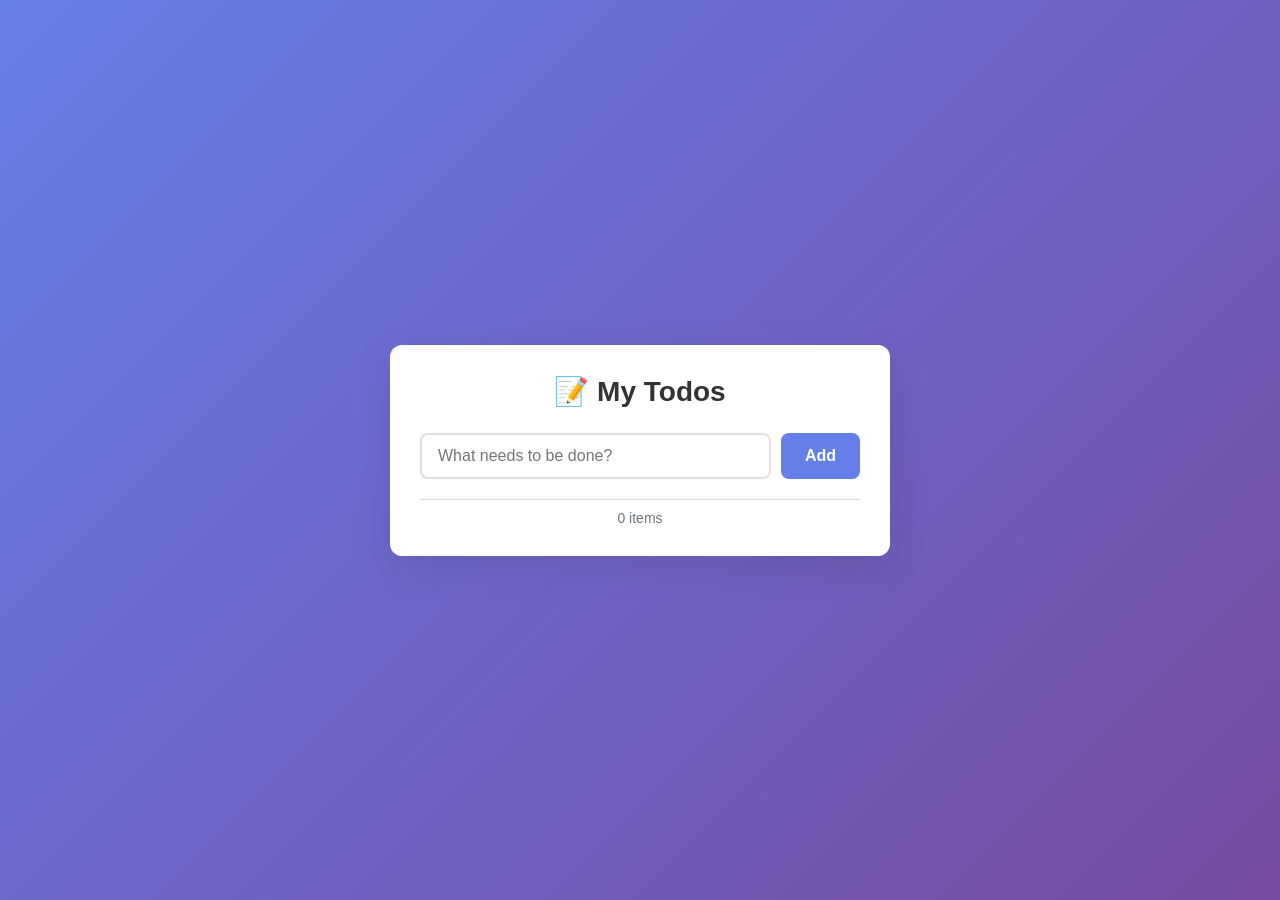
==== index.html @ dfea5433 "feat: add simple todo list app with localStorage persistence (#29)" ====
<!DOCTYPE html>
<html lang="en">
<head>
    <meta charset="UTF-8">
    <meta name="viewport" content="width=device-width, initial-scale=1.0">
    <title>Todo List</title>
    <link rel="stylesheet" href="styles.css">
</head>
<body>
    <div class="container">
        <h1>📝 My Todos</h1>
        
        <div class="input-section">
            <input 
                type="text" 
                id="todoInput" 
                placeholder="What needs to be done?" 
                autocomplete="off"
            >
            <button id="addBtn">Add</button>
        </div>

        <ul id="todoList" class="todo-list"></ul>

        <div class="stats">
            <span id="todoCount">0 items</span>
        </div>
    </div>

    <script src="app.js"></script>
</body>
</html>
---- styles.css ----
* {
    margin: 0;
    padding: 0;
    box-sizing: border-box;
}

body {
    font-family: -apple-system, BlinkMacSystemFont, 'Segoe UI', Roboto, Oxygen, Ubuntu, Cantarell, sans-serif;
    background: linear-gradient(135deg, #667eea 0%, #764ba2 100%);
    min-height: 100vh;
    display: flex;
    justify-content: center;
    align-items: center;
    padding: 20px;
}

.container {
    background: white;
    border-radius: 12px;
    box-shadow: 0 10px 40px rgba(0, 0, 0, 0.1);
    width: 100%;
    max-width: 500px;
    padding: 30px;
}

h1 {
    color: #333;
    margin-bottom: 25px;
    text-align: center;
    font-size: 28px;
}

.input-section {
    display: flex;
    gap: 10px;
    margin-bottom: 20px;
}

#todoInput {
    flex: 1;
    padding: 12px 16px;
    border: 2px solid #e0e0e0;
    border-radius: 8px;
    font-size: 16px;
    transition: border-color 0.3s;
}

#todoInput:focus {
    outline: none;
    border-color: #667eea;
}

#addBtn {
    padding: 12px 24px;
    background: #667eea;
    color: white;
    border: none;
    border-radius: 8px;
    font-size: 16px;
    font-weight: 600;
    cursor: pointer;
    transition: background 0.3s;
}

#addBtn:hover {
    background: #5568d3;
}

#addBtn:active {
    transform: scale(0.98);
}

.todo-list {
    list-style: none;
    margin-bottom: 20px;
}

.todo-item {
    display: flex;
    align-items: center;
    padding: 14px 16px;
    background: #f8f9fa;
    border-radius: 8px;
    margin-bottom: 8px;
    transition: all 0.3s;
}

.todo-item:hover {
    background: #e9ecef;
}

.todo-item.completed {
    opacity: 0.6;
}

.todo-item.completed .todo-text {
    text-decoration: line-through;
    color: #6c757d;
}

.todo-checkbox {
    width: 20px;
    height: 20px;
    margin-right: 12px;
    cursor: pointer;
    accent-color: #667eea;
}

.todo-text {
    flex: 1;
    font-size: 16px;
    color: #333;
}

.delete-btn {
    background: #dc3545;
    color: white;
    border: none;
    padding: 6px 12px;
    border-radius: 6px;
    font-size: 14px;
    cursor: pointer;
    transition: background 0.3s;
}

.delete-btn:hover {
    background: #c82333;
}

.stats {
    text-align: center;
    color: #6c757d;
    font-size: 14px;
    padding-top: 10px;
    border-top: 1px solid #e0e0e0;
}

@media (max-width: 480px) {
    .container {
        padding: 20px;
    }

    h1 {
        font-size: 24px;
    }

    #todoInput, #addBtn {
        font-size: 14px;
    }
}
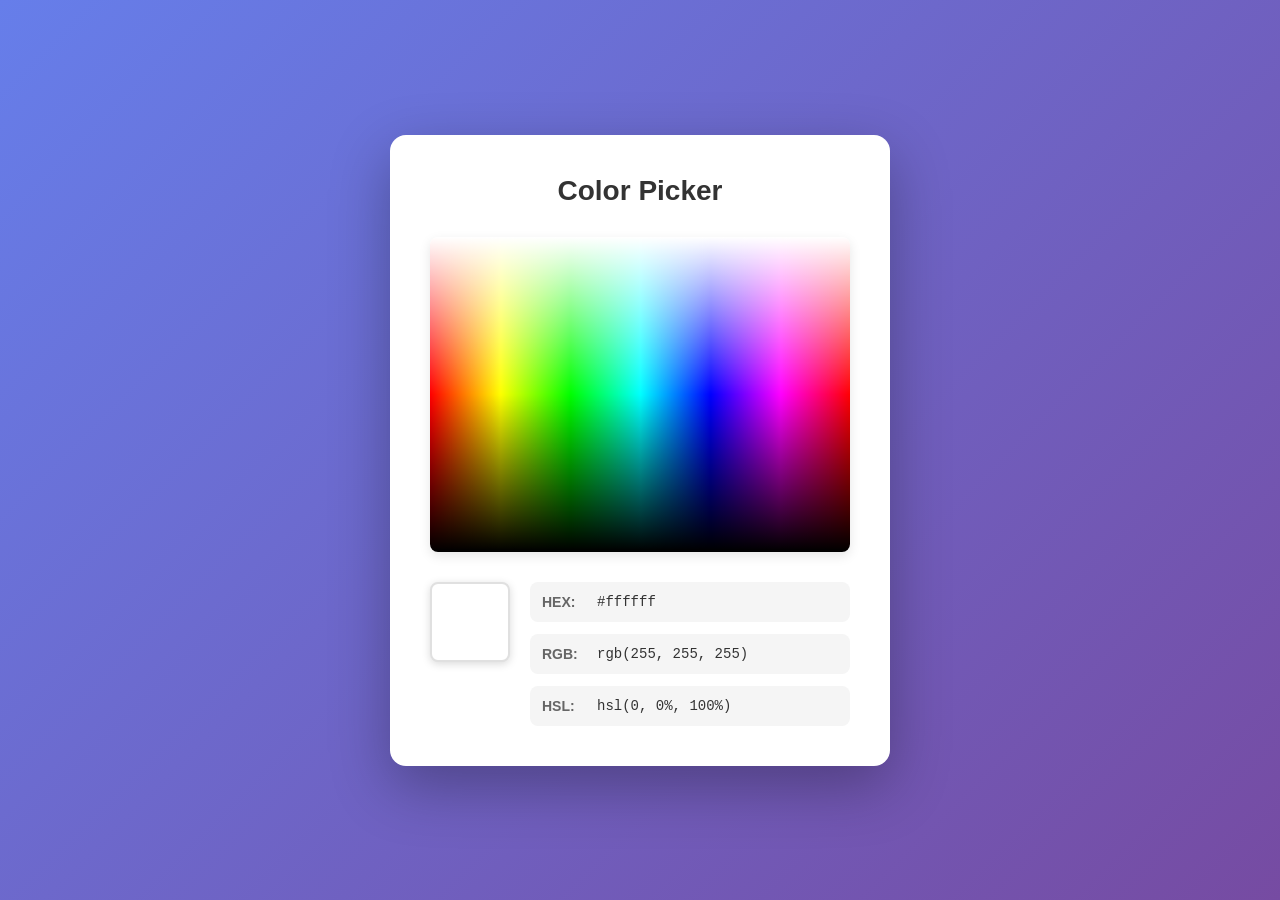
==== commit 94298bde: "feat: add interactive color picker application (#33)" ====
--- a/index.html
+++ b/index.html
@@ -3,30 +3,44 @@
 <head>
     <meta charset="UTF-8">
     <meta name="viewport" content="width=device-width, initial-scale=1.0">
-    <title>Todo List</title>
+    <title>Color Picker</title>
     <link rel="stylesheet" href="styles.css">
 </head>
 <body>
     <div class="container">
-        <h1>📝 My Todos</h1>
+        <h1>Color Picker</h1>
         
-        <div class="input-section">
-            <input 
-                type="text" 
-                id="todoInput" 
-                placeholder="What needs to be done?" 
-                autocomplete="off"
-            >
-            <button id="addBtn">Add</button>
+        <div class="picker-area">
+            <canvas id="colorCanvas" width="400" height="300"></canvas>
         </div>
-
-        <ul id="todoList" class="todo-list"></ul>
-
-        <div class="stats">
-            <span id="todoCount">0 items</span>
+        
+        <div class="color-info">
+            <div class="preview-swatch" id="previewSwatch"></div>
+            
+            <div class="color-values">
+                <div class="color-value" id="hexValue" data-format="hex">
+                    <span class="label">HEX:</span>
+                    <span class="value">#ffffff</span>
+                    <span class="copy-hint">Click to copy</span>
+                </div>
+                
+                <div class="color-value" id="rgbValue" data-format="rgb">
+                    <span class="label">RGB:</span>
+                    <span class="value">rgb(255, 255, 255)</span>
+                    <span class="copy-hint">Click to copy</span>
+                </div>
+                
+                <div class="color-value" id="hslValue" data-format="hsl">
+                    <span class="label">HSL:</span>
+                    <span class="value">hsl(0, 0%, 100%)</span>
+                    <span class="copy-hint">Click to copy</span>
+                </div>
+            </div>
         </div>
+        
+        <div class="notification" id="notification">Copied to clipboard!</div>
     </div>
-
+    
     <script src="app.js"></script>
 </body>
 </html>
--- a/styles.css
+++ b/styles.css
@@ -16,135 +16,141 @@
 
 .container {
     background: white;
-    border-radius: 12px;
-    box-shadow: 0 10px 40px rgba(0, 0, 0, 0.1);
+    border-radius: 16px;
+    padding: 40px;
+    box-shadow: 0 20px 60px rgba(0, 0, 0, 0.3);
+    max-width: 500px;
     width: 100%;
-    max-width: 500px;
-    padding: 30px;
 }
 
 h1 {
+    text-align: center;
     color: #333;
-    margin-bottom: 25px;
-    text-align: center;
+    margin-bottom: 30px;
     font-size: 28px;
 }
 
-.input-section {
-    display: flex;
-    gap: 10px;
-    margin-bottom: 20px;
+.picker-area {
+    margin-bottom: 30px;
 }
 
-#todoInput {
-    flex: 1;
-    padding: 12px 16px;
-    border: 2px solid #e0e0e0;
+#colorCanvas {
+    width: 100%;
+    height: auto;
     border-radius: 8px;
-    font-size: 16px;
-    transition: border-color 0.3s;
+    cursor: crosshair;
+    box-shadow: 0 4px 12px rgba(0, 0, 0, 0.1);
+    display: block;
 }
 
-#todoInput:focus {
-    outline: none;
-    border-color: #667eea;
+.color-info {
+    display: flex;
+    gap: 20px;
+    align-items: stretch;
 }
 
-#addBtn {
-    padding: 12px 24px;
-    background: #667eea;
-    color: white;
-    border: none;
+.preview-swatch {
+    width: 80px;
+    height: 80px;
     border-radius: 8px;
-    font-size: 16px;
-    font-weight: 600;
-    cursor: pointer;
-    transition: background 0.3s;
+    box-shadow: 0 2px 8px rgba(0, 0, 0, 0.15);
+    flex-shrink: 0;
+    background-color: #ffffff;
+    border: 2px solid #e0e0e0;
 }
 
-#addBtn:hover {
-    background: #5568d3;
+.color-values {
+    flex: 1;
+    display: flex;
+    flex-direction: column;
+    gap: 12px;
 }
 
-#addBtn:active {
+.color-value {
+    display: flex;
+    align-items: center;
+    gap: 10px;
+    padding: 12px;
+    background: #f5f5f5;
+    border-radius: 8px;
+    cursor: pointer;
+    transition: all 0.2s ease;
+    position: relative;
+}
+
+.color-value:hover {
+    background: #e8e8e8;
+    transform: translateX(2px);
+}
+
+.color-value:active {
     transform: scale(0.98);
 }
 
-.todo-list {
-    list-style: none;
-    margin-bottom: 20px;
+.color-value .label {
+    font-weight: 600;
+    color: #666;
+    font-size: 14px;
+    min-width: 45px;
 }
 
-.todo-item {
-    display: flex;
-    align-items: center;
-    padding: 14px 16px;
-    background: #f8f9fa;
-    border-radius: 8px;
-    margin-bottom: 8px;
-    transition: all 0.3s;
+.color-value .value {
+    font-family: 'Courier New', monospace;
+    color: #333;
+    font-size: 14px;
+    flex: 1;
 }
 
-.todo-item:hover {
-    background: #e9ecef;
+.color-value .copy-hint {
+    font-size: 11px;
+    color: #999;
+    opacity: 0;
+    transition: opacity 0.2s ease;
 }
 
-.todo-item.completed {
-    opacity: 0.6;
+.color-value:hover .copy-hint {
+    opacity: 1;
 }
 
-.todo-item.completed .todo-text {
-    text-decoration: line-through;
-    color: #6c757d;
+.notification {
+    position: fixed;
+    top: 20px;
+    right: 20px;
+    background: #4caf50;
+    color: white;
+    padding: 12px 24px;
+    border-radius: 8px;
+    box-shadow: 0 4px 12px rgba(0, 0, 0, 0.2);
+    opacity: 0;
+    transform: translateY(-20px);
+    transition: all 0.3s ease;
+    pointer-events: none;
+    font-size: 14px;
+    font-weight: 500;
 }
 
-.todo-checkbox {
-    width: 20px;
-    height: 20px;
-    margin-right: 12px;
-    cursor: pointer;
-    accent-color: #667eea;
+.notification.show {
+    opacity: 1;
+    transform: translateY(0);
 }
 
-.todo-text {
-    flex: 1;
-    font-size: 16px;
-    color: #333;
-}
-
-.delete-btn {
-    background: #dc3545;
-    color: white;
-    border: none;
-    padding: 6px 12px;
-    border-radius: 6px;
-    font-size: 14px;
-    cursor: pointer;
-    transition: background 0.3s;
-}
-
-.delete-btn:hover {
-    background: #c82333;
-}
-
-.stats {
-    text-align: center;
-    color: #6c757d;
-    font-size: 14px;
-    padding-top: 10px;
-    border-top: 1px solid #e0e0e0;
-}
-
-@media (max-width: 480px) {
+@media (max-width: 500px) {
     .container {
-        padding: 20px;
+        padding: 24px;
     }
-
+    
     h1 {
         font-size: 24px;
+        margin-bottom: 20px;
     }
-
-    #todoInput, #addBtn {
-        font-size: 14px;
+    
+    .color-info {
+        flex-direction: column;
+        align-items: center;
+    }
+    
+    .preview-swatch {
+        width: 100%;
+        height: 60px;
     }
 }
